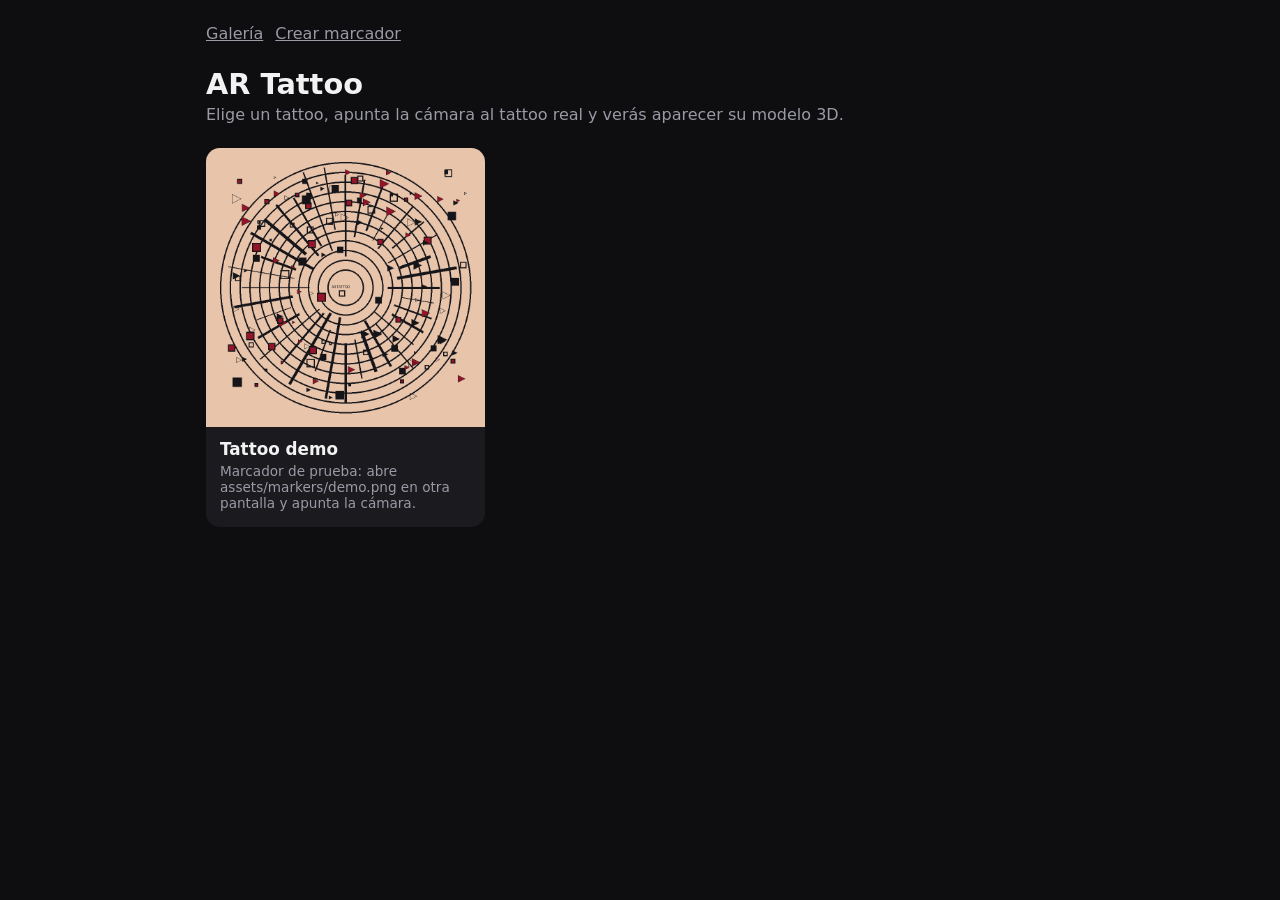
==== index.html @ 0523d2c0 "Estructura inicial: visor AR, compilador de marcadores y galería Co-Authored-By: Claude Opus 5.5 <no" ====
<!doctype html>
<html lang="es">
<head>
  <meta charset="utf-8" />
  <meta name="viewport" content="width=device-width, initial-scale=1" />
  <title>AR Tattoo</title>
  <link rel="stylesheet" href="css/style.css" />
</head>
<body>
  <div class="wrap">
    <nav>
      <a href="index.html">Galería</a>
      <a href="compiler.html">Crear marcador</a>
    </nav>
    <h1>AR Tattoo</h1>
    <p class="lead">Elige un tattoo, apunta la cámara al tattoo real y verás aparecer su modelo 3D.</p>
    <div class="grid" id="grid"></div>
  </div>

  <script type="module">
    import { loadTattoos } from './js/config.js';
    const grid = document.getElementById('grid');
    try {
      const tattoos = await loadTattoos();
      grid.innerHTML = tattoos.map((t) => `
        <a class="card" href="ar.html?t=${encodeURIComponent(t.id)}">
          <img src="${t.marker}" alt="${t.name}" loading="lazy" />
          <div class="body">
            <h2>${t.name}</h2>
            <p>${t.description || ''}</p>
          </div>
        </a>`).join('');
    } catch (e) {
      grid.textContent = e.message;
    }
  </script>
</body>
</html>
---- css/style.css ----
:root {
  --bg: #0e0e10;
  --card: #1a1a1f;
  --text: #f2f2f2;
  --muted: #9a9aa5;
  --accent: #ff4f7b;
}
* { box-sizing: border-box; }
body {
  margin: 0;
  font-family: system-ui, -apple-system, "Segoe UI", Roboto, sans-serif;
  background: var(--bg);
  color: var(--text);
}
.wrap { max-width: 900px; margin: 0 auto; padding: 24px 16px 64px; }
h1 { font-size: 1.8rem; margin: 0 0 4px; }
p.lead { color: var(--muted); margin: 0 0 24px; }
.grid { display: grid; grid-template-columns: repeat(auto-fill, minmax(220px, 1fr)); gap: 16px; }
.card {
  background: var(--card); border-radius: 14px; overflow: hidden;
  display: flex; flex-direction: column; text-decoration: none; color: inherit;
}
.card img { width: 100%; aspect-ratio: 1; object-fit: cover; background: #222; }
.card .body { padding: 12px 14px 16px; }
.card h2 { font-size: 1.05rem; margin: 0 0 4px; }
.card p { font-size: .85rem; color: var(--muted); margin: 0; }
.btn {
  display: inline-block; background: var(--accent); color: #fff; border: 0;
  padding: 12px 18px; border-radius: 10px; font-size: 1rem; cursor: pointer;
  text-decoration: none;
}
.btn:disabled { opacity: .5; cursor: not-allowed; }
.btn.ghost { background: transparent; border: 1px solid #444; }
nav { display: flex; gap: 12px; margin-bottom: 24px; flex-wrap: wrap; }
nav a { color: var(--muted); }
.panel { background: var(--card); border-radius: 14px; padding: 16px; margin-bottom: 16px; }
.previews { display: flex; gap: 8px; flex-wrap: wrap; margin-top: 12px; }
.previews img { width: 120px; height: 120px; object-fit: cover; border-radius: 8px; }
progress { width: 100%; height: 12px; }
pre { background: #000; padding: 12px; border-radius: 8px; overflow-x: auto; font-size: .8rem; }
.tips li { margin-bottom: 6px; color: var(--muted); }

/* Visor AR */
.ar-ui {
  position: fixed; top: 0; left: 0; right: 0; z-index: 10;
  display: flex; justify-content: space-between; align-items: center;
  padding: 12px 16px; background: linear-gradient(#000a, #0000);
}
.ar-ui a { color: #fff; text-decoration: none; font-size: .95rem; }
.ar-hint {
  position: fixed; bottom: 24px; left: 50%; transform: translateX(-50%); z-index: 10;
  background: #000a; padding: 10px 16px; border-radius: 999px; font-size: .9rem;
  transition: opacity .3s;
}
.ar-error { padding: 24px; }
#stage { position: fixed; inset: 0; overflow: hidden; }
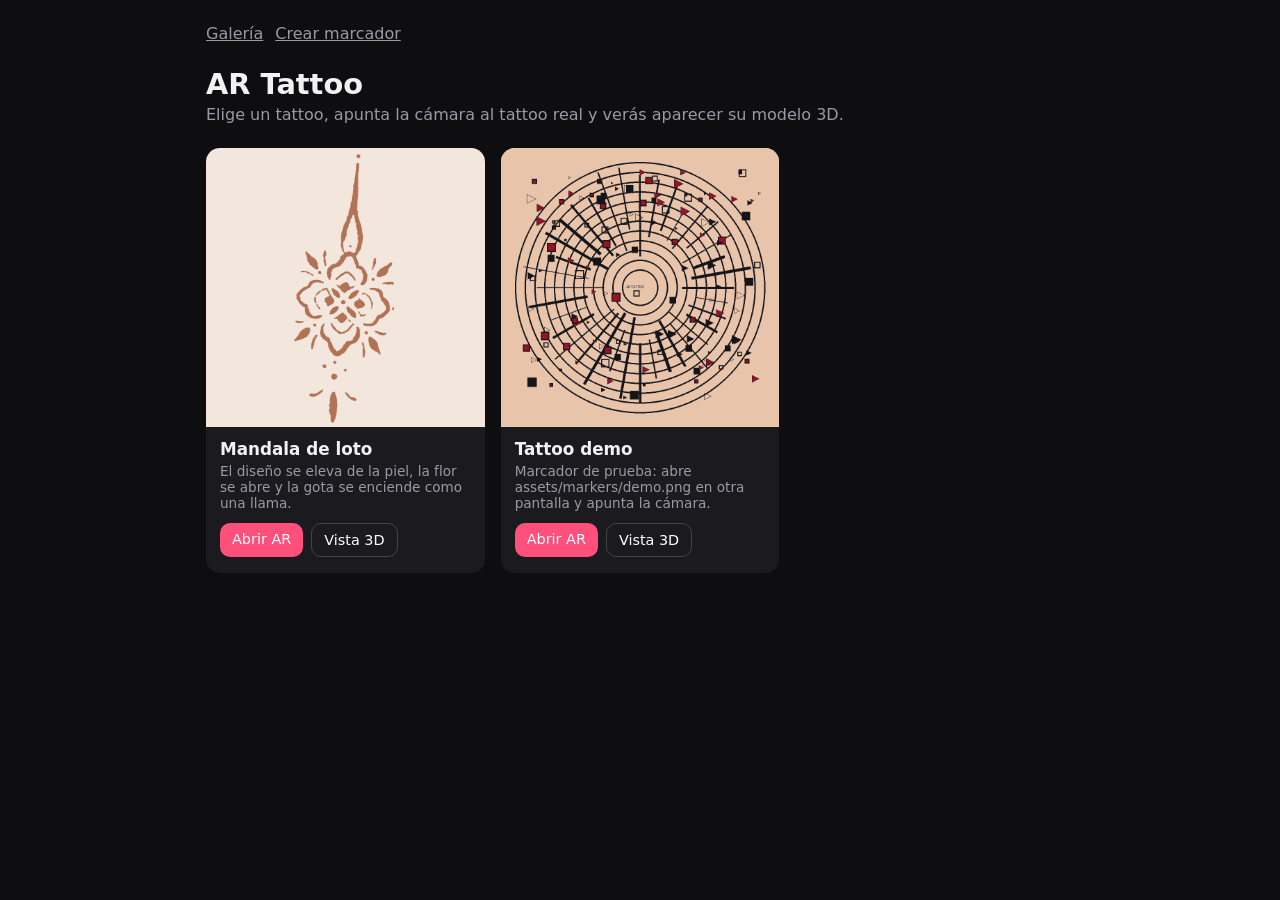
==== commit 8e81c816: "Tattoo mandala: diseño aislado como marcador y efecto 3D a medida - tools/extract_tattoo.py aísla la" ====
--- a/index.html
+++ b/index.html
@@ -23,13 +23,17 @@
     try {
       const tattoos = await loadTattoos();
       grid.innerHTML = tattoos.map((t) => `
-        <a class="card" href="ar.html?t=${encodeURIComponent(t.id)}">
-          <img src="${t.marker}" alt="${t.name}" loading="lazy" />
+        <div class="card">
+          <img src="${t.thumbnail || t.marker}" alt="${t.name}" loading="lazy" />
           <div class="body">
             <h2>${t.name}</h2>
             <p>${t.description || ''}</p>
+            <div class="actions">
+              <a class="btn" href="ar.html?t=${encodeURIComponent(t.id)}">Abrir AR</a>
+              <a class="btn ghost" href="ar.html?t=${encodeURIComponent(t.id)}&preview">Vista 3D</a>
+            </div>
           </div>
-        </a>`).join('');
+        </div>`).join('');
     } catch (e) {
       grid.textContent = e.message;
     }
--- a/css/style.css
+++ b/css/style.css
@@ -54,3 +54,6 @@
 }
 .ar-error { padding: 24px; }
 #stage { position: fixed; inset: 0; overflow: hidden; }
+.card img { object-fit: contain; background: #f3e6dc; }
+.actions { display: flex; gap: 8px; margin-top: 12px; flex-wrap: wrap; }
+.actions .btn { padding: 8px 12px; font-size: .9rem; }
